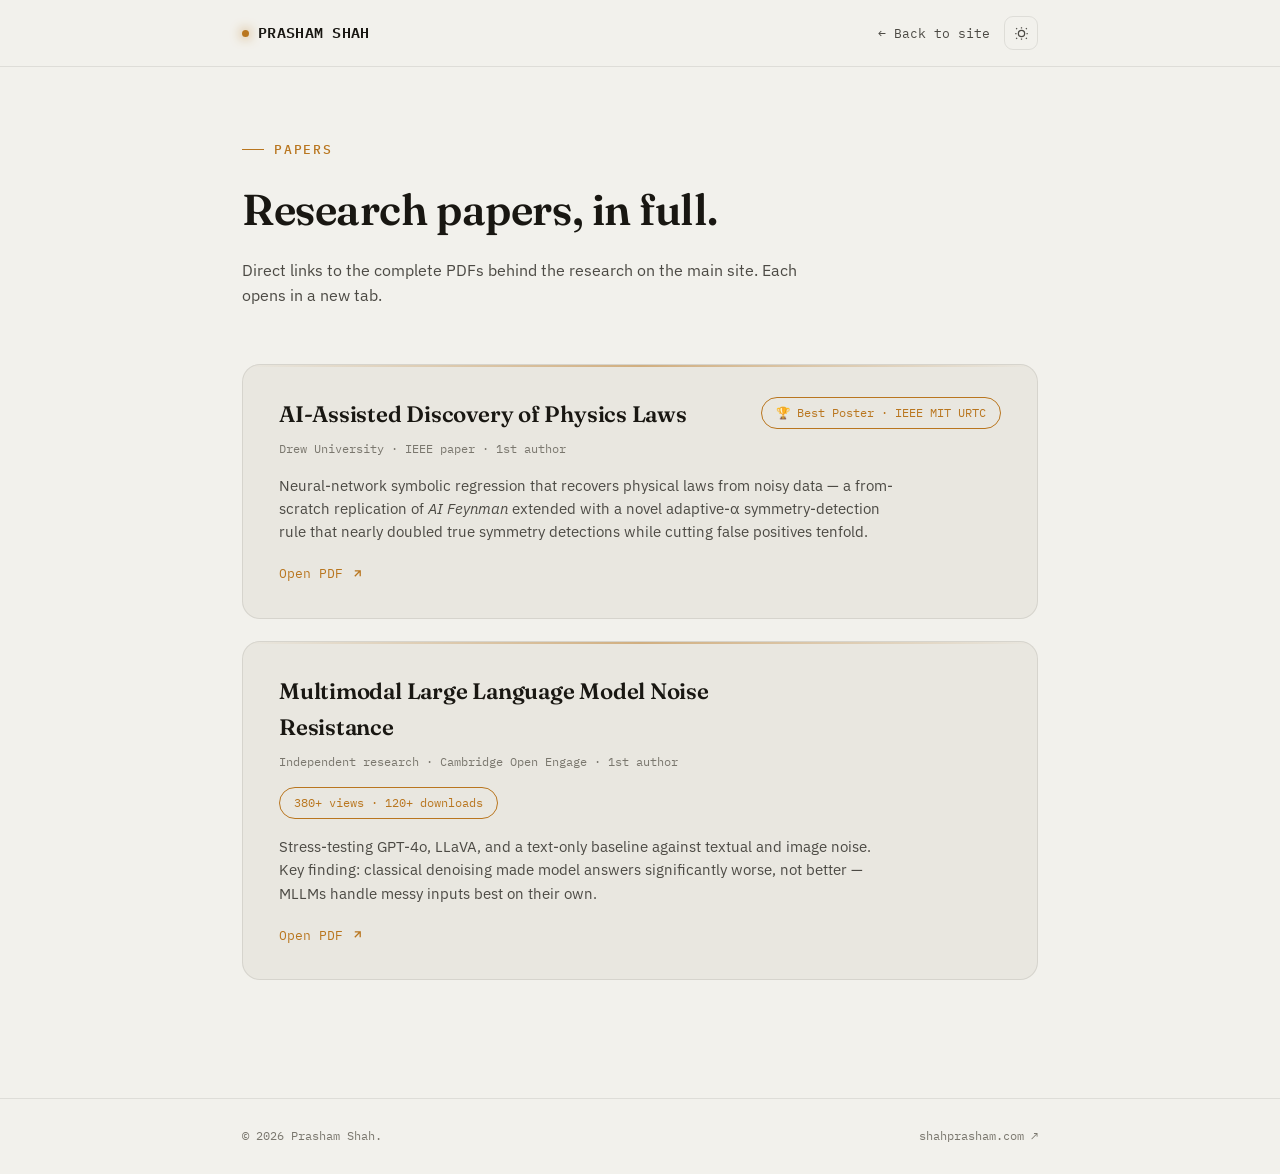
==== papers/index.html @ 01e4bc6d "upload papers" ====
<!doctype html>
<html lang="en" data-theme="dark">
  <head>
    <meta charset="UTF-8" />
    <meta name="viewport" content="width=device-width, initial-scale=1.0" />
    <script>
      (function () {
        try {
          var saved = localStorage.getItem("ps-theme");
          var theme =
            saved ||
            (window.matchMedia("(prefers-color-scheme: dark)").matches
              ? "dark"
              : "light");
          document.documentElement.setAttribute("data-theme", theme);
        } catch (e) {}
      })();
    </script>
    <title>Papers — Prasham Shah</title>
    <meta
      name="description"
      content="Research papers by Prasham Shah: AI-assisted discovery of physics laws via symbolic regression, and multimodal LLM robustness to real-world noise."
    />
    <meta name="author" content="Prasham Shah" />
    <meta name="robots" content="index, follow" />
    <link rel="canonical" href="https://shahprasham.com/papers/" />

    <meta
      name="theme-color"
      content="#0a0e13"
      media="(prefers-color-scheme: dark)"
    />
    <meta
      name="theme-color"
      content="#f2f1ec"
      media="(prefers-color-scheme: light)"
    />

    <link
      rel="icon"
      href="data:image/svg+xml,%3Csvg xmlns='http://www.w3.org/2000/svg' viewBox='0 0 64 64'%3E%3Crect width='64' height='64' rx='14' fill='%230a0e13'/%3E%3Cpath d='M8 44 C 18 44, 20 20, 32 20 S 46 44, 56 44' fill='none' stroke='%23e8a33d' stroke-width='4' stroke-linecap='round'/%3E%3Ccircle cx='14' cy='40' r='2.4' fill='%23e8a33d'/%3E%3Ccircle cx='24' cy='27' r='2.4' fill='%23e8a33d'/%3E%3Ccircle cx='40' cy='27' r='2.4' fill='%23e8a33d'/%3E%3Ccircle cx='50' cy='40' r='2.4' fill='%23e8a33d'/%3E%3C/svg%3E"
    />

    <link rel="preconnect" href="https://fonts.googleapis.com" />
    <link rel="preconnect" href="https://fonts.gstatic.com" crossorigin />
    <link
      href="https://fonts.googleapis.com/css2?family=Fraunces:ital,opsz,wght@0,9..144,400;0,9..144,600;1,9..144,400&family=IBM+Plex+Sans:wght@300;400;500;600&family=IBM+Plex+Mono:wght@400;500;600&display=swap"
      rel="stylesheet"
    />

    <style>
      :root {
        --bg: #0a0e13;
        --bg-1: #10151c;
        --bg-2: #161d26;
        --ink: #eae7de;
        --ink-dim: #a4acb8;
        --muted: #63707f;
        --accent: #e8a33d;
        --accent-2: #f2c46d;
        --accent-soft: rgba(232, 163, 61, 0.13);
        --accent-soft-2: rgba(232, 163, 61, 0.06);
        --line: rgba(234, 231, 222, 0.09);
        --line-strong: rgba(234, 231, 222, 0.16);
        --shadow: 0 30px 60px -20px rgba(0, 0, 0, 0.55);
        --serif: "Fraunces", Georgia, serif;
        --sans: "IBM Plex Sans", -apple-system, BlinkMacSystemFont, sans-serif;
        --mono: "IBM Plex Mono", "SF Mono", Consolas, monospace;
        --ease: cubic-bezier(0.16, 1, 0.3, 1);
        --spring: cubic-bezier(0.34, 1.56, 0.64, 1);
        --maxw: 860px;
      }
      [data-theme="light"] {
        --bg: #f2f1ec;
        --bg-1: #e9e7e0;
        --bg-2: #e0ddd4;
        --ink: #191712;
        --ink-dim: #4c4a44;
        --muted: #7a776e;
        --accent: #b9761f;
        --accent-2: #935c14;
        --accent-soft: rgba(185, 118, 31, 0.12);
        --accent-soft-2: rgba(185, 118, 31, 0.05);
        --line: rgba(25, 23, 18, 0.09);
        --line-strong: rgba(25, 23, 18, 0.18);
        --shadow: 0 30px 60px -25px rgba(0, 0, 0, 0.18);
      }

      * {
        margin: 0;
        padding: 0;
        box-sizing: border-box;
      }
      @media (prefers-reduced-motion: reduce) {
        * {
          animation-duration: 0.001ms !important;
          animation-delay: 0ms !important;
          transition-duration: 0.001ms !important;
        }
      }
      body {
        background: var(--bg);
        color: var(--ink);
        font-family: var(--sans);
        line-height: 1.6;
        -webkit-font-smoothing: antialiased;
        min-height: 100vh;
        display: flex;
        flex-direction: column;
        transition:
          background 0.4s var(--ease),
          color 0.4s var(--ease);
      }
      a {
        color: inherit;
        text-decoration: none;
      }
      button {
        font-family: inherit;
        cursor: pointer;
        background: none;
        border: none;
        color: inherit;
      }
      ::selection {
        background: var(--accent);
        color: #0a0e13;
      }
      :focus-visible {
        outline: 2px solid var(--accent);
        outline-offset: 3px;
        border-radius: 2px;
      }
      .wrap {
        width: 100%;
        max-width: var(--maxw);
        margin: 0 auto;
        padding: 0 32px;
      }
      @media (max-width: 640px) {
        .wrap {
          padding: 0 20px;
        }
      }

      /* ===== NAV ===== */
      .nav {
        border-bottom: 1px solid var(--line);
      }
      .nav-inner {
        max-width: var(--maxw);
        margin: 0 auto;
        padding: 16px 32px;
        display: flex;
        align-items: center;
        justify-content: space-between;
        gap: 16px;
      }
      @media (max-width: 640px) {
        .nav-inner {
          padding: 14px 20px;
        }
      }
      .nav-mark {
        font-family: var(--mono);
        font-weight: 600;
        font-size: 15px;
        letter-spacing: 0.02em;
        display: flex;
        align-items: center;
        gap: 9px;
      }
      .nav-mark .dot {
        width: 7px;
        height: 7px;
        border-radius: 50%;
        background: var(--accent);
        box-shadow: 0 0 12px var(--accent);
      }
      .nav-right {
        display: flex;
        align-items: center;
        gap: 14px;
      }
      .back-link {
        font-family: var(--mono);
        font-size: 12.5px;
        color: var(--ink-dim);
        transition: color 0.2s;
        white-space: nowrap;
      }
      .back-link:hover {
        color: var(--accent);
      }
      .icon-btn {
        width: 34px;
        height: 34px;
        border-radius: 9px;
        display: flex;
        align-items: center;
        justify-content: center;
        color: var(--ink-dim);
        border: 1px solid var(--line);
        transition: all 0.25s var(--ease);
      }
      .icon-btn:hover {
        color: var(--ink);
        border-color: var(--line-strong);
        background: var(--bg-1);
      }

      /* ===== HEADER ===== */
      main {
        flex: 1;
        padding: 72px 0 96px;
      }
      @media (max-width: 640px) {
        main {
          padding: 48px 0 72px;
        }
      }
      .eyebrow {
        font-family: var(--mono);
        font-size: 12.5px;
        letter-spacing: 0.14em;
        text-transform: uppercase;
        color: var(--accent);
        display: flex;
        align-items: center;
        gap: 10px;
        font-weight: 500;
      }
      .eyebrow::before {
        content: "";
        width: 22px;
        height: 1px;
        background: var(--accent);
      }
      h1 {
        font-family: var(--serif);
        font-weight: 600;
        letter-spacing: -0.01em;
        font-size: clamp(1.9rem, 4.5vw, 2.7rem);
        margin-top: 16px;
      }
      .page-sub {
        color: var(--ink-dim);
        margin-top: 14px;
        font-size: 15.5px;
        max-width: 560px;
        margin-bottom: 56px;
      }

      /* ===== PAPER CARDS ===== */
      .paper-card {
        display: block;
        background: var(--bg-1);
        border: 1px solid var(--line);
        border-radius: 18px;
        padding: 32px 36px;
        margin-bottom: 22px;
        position: relative;
        overflow: hidden;
        transition:
          border-color 0.35s var(--ease),
          transform 0.35s var(--spring),
          box-shadow 0.35s var(--ease);
      }
      .paper-card::before {
        content: "";
        position: absolute;
        top: 0;
        left: 0;
        width: 100%;
        height: 2px;
        background: linear-gradient(
          90deg,
          transparent,
          var(--accent),
          transparent
        );
        opacity: 0.5;
      }
      .paper-card:hover {
        border-color: var(--line-strong);
        transform: translateY(-4px);
        box-shadow: var(--shadow);
      }
      @media (max-width: 640px) {
        .paper-card {
          padding: 24px 22px;
        }
      }
      .paper-top {
        display: flex;
        justify-content: space-between;
        align-items: flex-start;
        gap: 16px;
        flex-wrap: wrap;
      }
      .paper-card h2 {
        font-family: var(--serif);
        font-weight: 600;
        letter-spacing: -0.01em;
        font-size: 1.4rem;
        max-width: 520px;
      }
      .paper-meta {
        font-family: var(--mono);
        font-size: 12px;
        color: var(--muted);
        margin-top: 6px;
      }
      .paper-desc {
        color: var(--ink-dim);
        font-size: 14.5px;
        margin-top: 16px;
        max-width: 620px;
      }
      .paper-badge {
        font-family: var(--mono);
        font-size: 11.5px;
        color: var(--accent);
        border: 1px solid var(--accent);
        border-radius: 100px;
        padding: 6px 14px;
        white-space: nowrap;
        flex-shrink: 0;
      }
      .paper-open {
        display: inline-flex;
        align-items: center;
        gap: 8px;
        margin-top: 20px;
        font-family: var(--mono);
        font-size: 12.5px;
        color: var(--accent);
      }
      .paper-open svg {
        transition: transform 0.25s var(--spring);
      }
      .paper-card:hover .paper-open svg {
        transform: translate(3px, -3px);
      }

      footer {
        border-top: 1px solid var(--line);
        padding: 28px 0;
      }
      .footer-inner {
        display: flex;
        justify-content: space-between;
        align-items: center;
        flex-wrap: wrap;
        gap: 12px;
      }
      .footer-inner p,
      .footer-inner a {
        font-family: var(--mono);
        font-size: 11.5px;
        color: var(--muted);
      }
      .footer-inner a:hover {
        color: var(--accent);
      }
    </style>
  </head>
  <body>
    <nav class="nav">
      <div class="nav-inner">
        <a href="../" class="nav-mark"
          ><span class="dot"></span>PRASHAM SHAH</a
        >
        <div class="nav-right">
          <a href="../#research" class="back-link">← Back to site</a>
          <button
            class="icon-btn"
            id="themeToggle"
            title="Toggle theme"
            aria-label="Toggle light/dark theme"
          >
            <svg
              id="themeIcon"
              width="15"
              height="15"
              viewBox="0 0 24 24"
              fill="none"
              stroke="currentColor"
              stroke-width="2"
            >
              <path d="M21 12.79A9 9 0 1 1 11.21 3 7 7 0 0 0 21 12.79z" />
            </svg>
          </button>
        </div>
      </div>
    </nav>

    <main>
      <div class="wrap">
        <div class="eyebrow">Papers</div>
        <h1>Research papers, in full.</h1>
        <p class="page-sub">
          Direct links to the complete PDFs behind the research on the main
          site. Each opens in a new tab.
        </p>

        <a
          class="paper-card"
          href="AI-Assisted_Discovery_of_Physics_Laws.pdf"
          target="_blank"
          rel="noopener"
        >
          <div class="paper-top">
            <div>
              <h2>AI-Assisted Discovery of Physics Laws</h2>
              <div class="paper-meta">
                Drew University · IEEE paper · 1st author
              </div>
            </div>
            <span class="paper-badge">🏆 Best Poster · IEEE MIT URTC</span>
          </div>
          <p class="paper-desc">
            Neural-network symbolic regression that recovers physical laws from
            noisy data — a from-scratch replication of <em>AI Feynman</em>
            extended with a novel adaptive-α symmetry-detection rule that nearly
            doubled true symmetry detections while cutting false positives
            tenfold.
          </p>
          <span class="paper-open">
            Open PDF
            <svg
              width="13"
              height="13"
              viewBox="0 0 24 24"
              fill="none"
              stroke="currentColor"
              stroke-width="2.4"
            >
              <path d="M7 17 17 7M7 7h10v10" />
            </svg>
          </span>
        </a>

        <a
          class="paper-card"
          href="Multimodal_Large_Language_Model_Noise_Resistance.pdf"
          target="_blank"
          rel="noopener"
        >
          <div class="paper-top">
            <div>
              <h2>Multimodal Large Language Model Noise Resistance</h2>
              <div class="paper-meta">
                Independent research · Cambridge Open Engage · 1st author
              </div>
            </div>
            <span class="paper-badge">380+ views · 120+ downloads</span>
          </div>
          <p class="paper-desc">
            Stress-testing GPT-4o, LLaVA, and a text-only baseline against
            textual and image noise. Key finding: classical denoising made model
            answers significantly worse, not better — MLLMs handle messy inputs
            best on their own.
          </p>
          <span class="paper-open">
            Open PDF
            <svg
              width="13"
              height="13"
              viewBox="0 0 24 24"
              fill="none"
              stroke="currentColor"
              stroke-width="2.4"
            >
              <path d="M7 17 17 7M7 7h10v10" />
            </svg>
          </span>
        </a>
      </div>
    </main>

    <footer>
      <div class="wrap footer-inner">
        <p>© 2026 Prasham Shah.</p>
        <a href="../">shahprasham.com ↗</a>
      </div>
    </footer>

    <script>
      (function () {
        "use strict";
        const root = document.documentElement;
        const themeToggle = document.getElementById("themeToggle");
        const themeIcon = document.getElementById("themeIcon");
        const SUN =
          '<path d="M12 4V2M12 22v-2M4.93 4.93 3.51 3.51M20.49 20.49l-1.42-1.42M4 12H2M22 12h-2M4.93 19.07l-1.42 1.42M20.49 3.51l-1.42 1.42"/><circle cx="12" cy="12" r="5"/>';
        const MOON =
          '<path d="M21 12.79A9 9 0 1 1 11.21 3 7 7 0 0 0 21 12.79z"/>';
        function applyTheme(t) {
          root.setAttribute("data-theme", t);
          themeIcon.innerHTML = t === "light" ? SUN : MOON;
          try {
            localStorage.setItem("ps-theme", t);
          } catch (e) {}
        }
        const current = root.getAttribute("data-theme") || "dark";
        themeIcon.innerHTML = current === "light" ? SUN : MOON;
        themeToggle.addEventListener("click", () => {
          applyTheme(
            root.getAttribute("data-theme") === "dark" ? "light" : "dark",
          );
        });
      })();
    </script>
  </body>
</html>
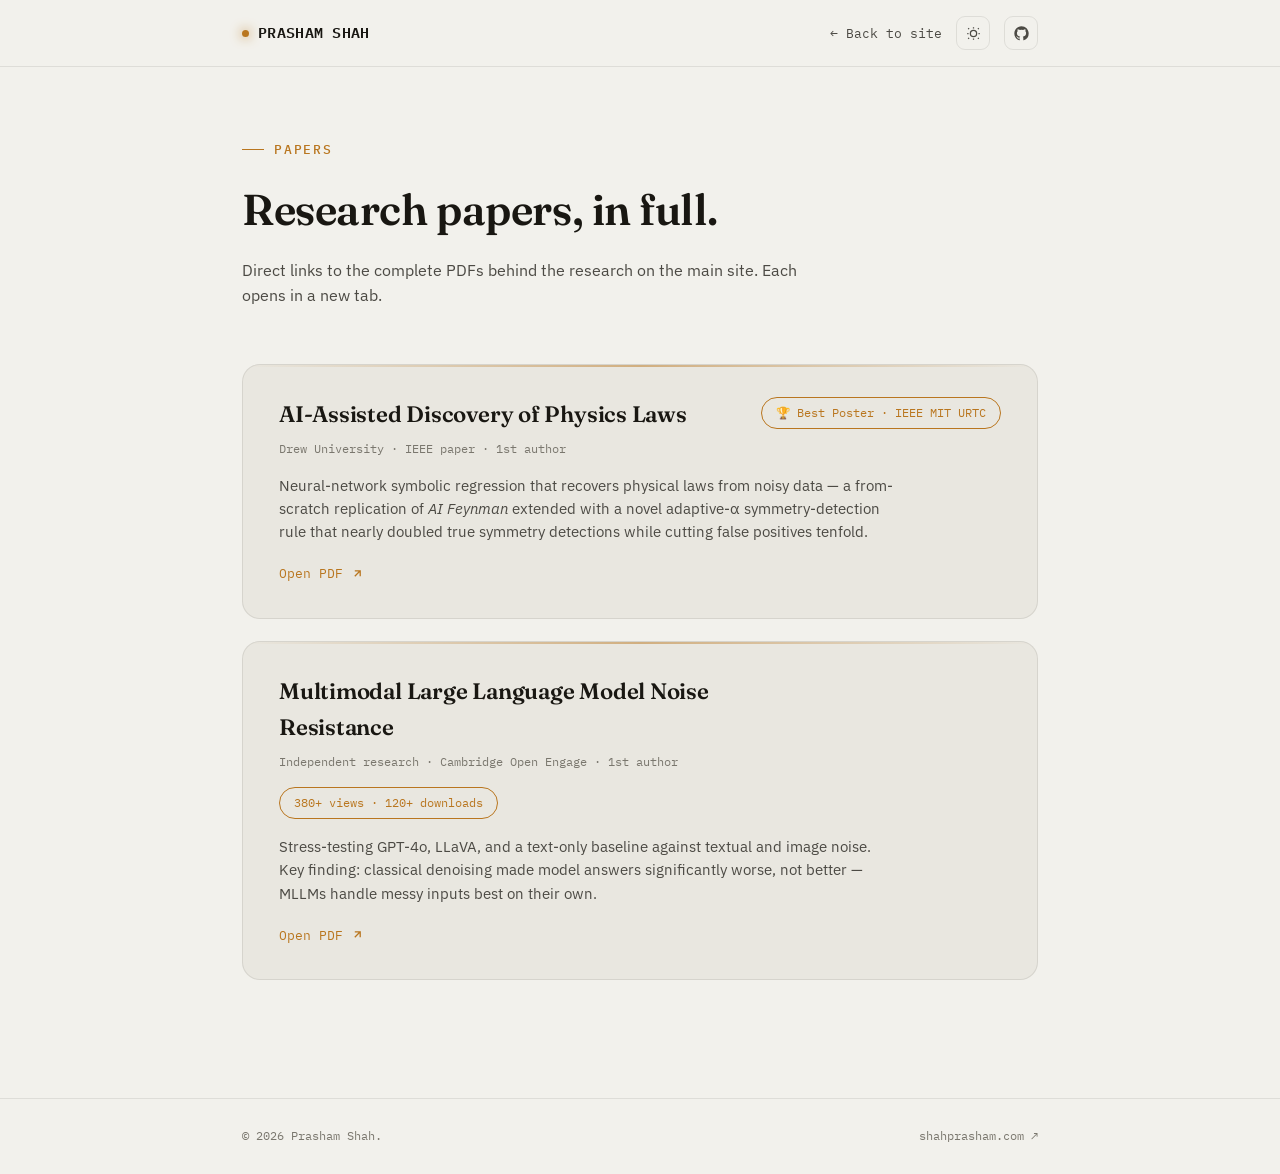
==== commit 77632733: "GitHub" ====
--- a/papers/index.html
+++ b/papers/index.html
@@ -391,6 +391,20 @@
               <path d="M21 12.79A9 9 0 1 1 11.21 3 7 7 0 0 0 21 12.79z" />
             </svg>
           </button>
+          <a
+            href="https://github.com/ps-coding"
+            class="icon-btn"
+            target="_blank"
+            rel="noopener"
+            title="GitHub"
+            aria-label="GitHub profile (ps-coding)"
+          >
+            <svg width="15" height="15" viewBox="0 0 24 24" fill="currentColor">
+              <path
+                d="M12 .5C5.65.5.5 5.65.5 12c0 5.08 3.29 9.39 7.86 10.91.58.1.79-.25.79-.56v-2.17c-3.2.7-3.87-1.36-3.87-1.36-.52-1.33-1.28-1.69-1.28-1.69-1.04-.71.08-.7.08-.7 1.15.08 1.76 1.18 1.76 1.18 1.03 1.76 2.69 1.25 3.35.96.1-.74.4-1.25.73-1.54-2.55-.29-5.24-1.28-5.24-5.69 0-1.26.45-2.29 1.18-3.09-.12-.29-.51-1.46.11-3.05 0 0 .97-.31 3.17 1.18a11 11 0 0 1 5.77 0c2.2-1.49 3.17-1.18 3.17-1.18.63 1.59.23 2.76.11 3.05.74.8 1.18 1.83 1.18 3.09 0 4.42-2.69 5.39-5.25 5.68.41.36.78 1.06.78 2.14v3.17c0 .31.21.67.8.56A11.51 11.51 0 0 0 23.5 12C23.5 5.65 18.35.5 12 .5Z"
+              />
+            </svg>
+          </a>
         </div>
       </div>
     </nav>
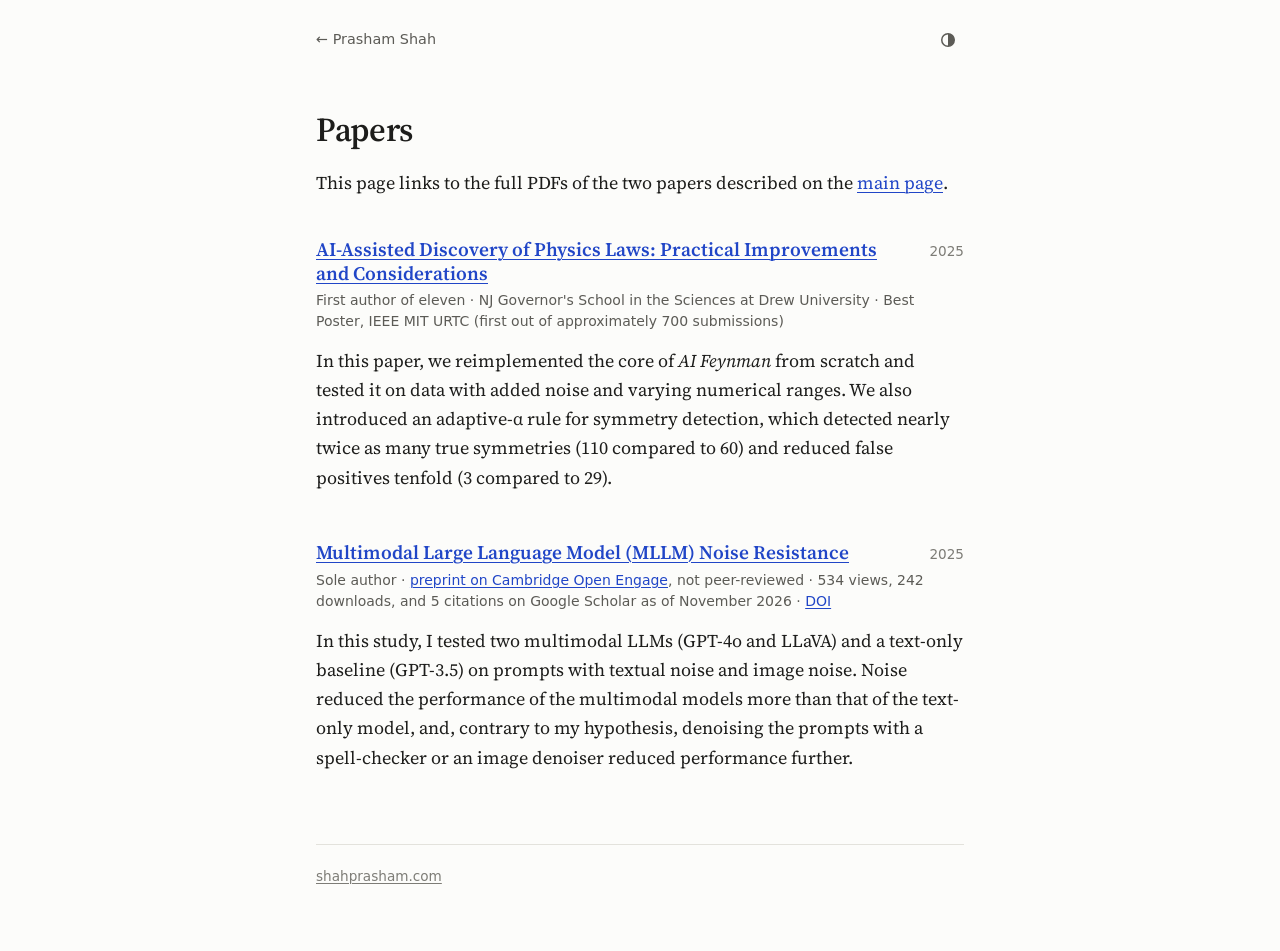
==== commit b467eeb3: "clean" ====
--- a/papers/index.html
+++ b/papers/index.html
@@ -1,25 +1,19 @@
 <!doctype html>
-<html lang="en" data-theme="dark">
+<html lang="en">
   <head>
     <meta charset="UTF-8" />
     <meta name="viewport" content="width=device-width, initial-scale=1.0" />
     <script>
-      (function () {
-        try {
-          var saved = localStorage.getItem("ps-theme");
-          var theme =
-            saved ||
-            (window.matchMedia("(prefers-color-scheme: dark)").matches
-              ? "dark"
-              : "light");
-          document.documentElement.setAttribute("data-theme", theme);
-        } catch (e) {}
-      })();
+      try {
+        var t = localStorage.getItem("ps-theme");
+        if (t === "light" || t === "dark")
+          document.documentElement.setAttribute("data-theme", t);
+      } catch (e) {}
     </script>
-    <title>Papers — Prasham Shah</title>
+    <title>Papers · Prasham Shah</title>
     <meta
       name="description"
-      content="Research papers by Prasham Shah: AI-assisted discovery of physics laws via symbolic regression, and multimodal LLM robustness to real-world noise."
+      content="Papers by Prasham Shah: AI-assisted discovery of physics laws through symbolic regression, and the noise resistance of multimodal large language models."
     />
     <meta name="author" content="Prasham Shah" />
     <meta name="robots" content="index, follow" />
@@ -27,504 +21,119 @@
 
     <meta
       name="theme-color"
-      content="#0a0e13"
-      media="(prefers-color-scheme: dark)"
+      content="#fcfcfa"
+      media="(prefers-color-scheme: light)"
     />
     <meta
       name="theme-color"
-      content="#f2f1ec"
-      media="(prefers-color-scheme: light)"
+      content="#141517"
+      media="(prefers-color-scheme: dark)"
     />
 
     <link
       rel="icon"
-      href="data:image/svg+xml,%3Csvg xmlns='http://www.w3.org/2000/svg' viewBox='0 0 64 64'%3E%3Crect width='64' height='64' rx='14' fill='%230a0e13'/%3E%3Cpath d='M8 44 C 18 44, 20 20, 32 20 S 46 44, 56 44' fill='none' stroke='%23e8a33d' stroke-width='4' stroke-linecap='round'/%3E%3Ccircle cx='14' cy='40' r='2.4' fill='%23e8a33d'/%3E%3Ccircle cx='24' cy='27' r='2.4' fill='%23e8a33d'/%3E%3Ccircle cx='40' cy='27' r='2.4' fill='%23e8a33d'/%3E%3Ccircle cx='50' cy='40' r='2.4' fill='%23e8a33d'/%3E%3C/svg%3E"
+      href="data:image/svg+xml,%3Csvg xmlns='http://www.w3.org/2000/svg' viewBox='0 0 64 64'%3E%3Crect width='64' height='64' rx='14' fill='%23141517'/%3E%3Cpath d='M8 44 C 18 44, 20 20, 32 20 S 46 44, 56 44' fill='none' stroke='%239bb5ff' stroke-width='4' stroke-linecap='round'/%3E%3Ccircle cx='14' cy='40' r='2.4' fill='%23e7e5df'/%3E%3Ccircle cx='24' cy='27' r='2.4' fill='%23e7e5df'/%3E%3Ccircle cx='40' cy='27' r='2.4' fill='%23e7e5df'/%3E%3Ccircle cx='50' cy='40' r='2.4' fill='%23e7e5df'/%3E%3C/svg%3E"
     />
 
     <link rel="preconnect" href="https://fonts.googleapis.com" />
     <link rel="preconnect" href="https://fonts.gstatic.com" crossorigin />
     <link
-      href="https://fonts.googleapis.com/css2?family=Fraunces:ital,opsz,wght@0,9..144,400;0,9..144,600;1,9..144,400&family=IBM+Plex+Sans:wght@300;400;500;600&family=IBM+Plex+Mono:wght@400;500;600&display=swap"
+      href="https://fonts.googleapis.com/css2?family=Source+Serif+4:ital,opsz,wght@0,8..60,400;0,8..60,600;1,8..60,400&display=swap"
       rel="stylesheet"
     />
-
-    <style>
-      :root {
-        --bg: #0a0e13;
-        --bg-1: #10151c;
-        --bg-2: #161d26;
-        --ink: #eae7de;
-        --ink-dim: #a4acb8;
-        --muted: #63707f;
-        --accent: #e8a33d;
-        --accent-2: #f2c46d;
-        --accent-soft: rgba(232, 163, 61, 0.13);
-        --accent-soft-2: rgba(232, 163, 61, 0.06);
-        --line: rgba(234, 231, 222, 0.09);
-        --line-strong: rgba(234, 231, 222, 0.16);
-        --shadow: 0 30px 60px -20px rgba(0, 0, 0, 0.55);
-        --serif: "Fraunces", Georgia, serif;
-        --sans: "IBM Plex Sans", -apple-system, BlinkMacSystemFont, sans-serif;
-        --mono: "IBM Plex Mono", "SF Mono", Consolas, monospace;
-        --ease: cubic-bezier(0.16, 1, 0.3, 1);
-        --spring: cubic-bezier(0.34, 1.56, 0.64, 1);
-        --maxw: 860px;
-      }
-      [data-theme="light"] {
-        --bg: #f2f1ec;
-        --bg-1: #e9e7e0;
-        --bg-2: #e0ddd4;
-        --ink: #191712;
-        --ink-dim: #4c4a44;
-        --muted: #7a776e;
-        --accent: #b9761f;
-        --accent-2: #935c14;
-        --accent-soft: rgba(185, 118, 31, 0.12);
-        --accent-soft-2: rgba(185, 118, 31, 0.05);
-        --line: rgba(25, 23, 18, 0.09);
-        --line-strong: rgba(25, 23, 18, 0.18);
-        --shadow: 0 30px 60px -25px rgba(0, 0, 0, 0.18);
-      }
-
-      * {
-        margin: 0;
-        padding: 0;
-        box-sizing: border-box;
-      }
-      @media (prefers-reduced-motion: reduce) {
-        * {
-          animation-duration: 0.001ms !important;
-          animation-delay: 0ms !important;
-          transition-duration: 0.001ms !important;
-        }
-      }
-      body {
-        background: var(--bg);
-        color: var(--ink);
-        font-family: var(--sans);
-        line-height: 1.6;
-        -webkit-font-smoothing: antialiased;
-        min-height: 100vh;
-        display: flex;
-        flex-direction: column;
-        transition:
-          background 0.4s var(--ease),
-          color 0.4s var(--ease);
-      }
-      a {
-        color: inherit;
-        text-decoration: none;
-      }
-      button {
-        font-family: inherit;
-        cursor: pointer;
-        background: none;
-        border: none;
-        color: inherit;
-      }
-      ::selection {
-        background: var(--accent);
-        color: #0a0e13;
-      }
-      :focus-visible {
-        outline: 2px solid var(--accent);
-        outline-offset: 3px;
-        border-radius: 2px;
-      }
-      .wrap {
-        width: 100%;
-        max-width: var(--maxw);
-        margin: 0 auto;
-        padding: 0 32px;
-      }
-      @media (max-width: 640px) {
-        .wrap {
-          padding: 0 20px;
-        }
-      }
-
-      /* ===== NAV ===== */
-      .nav {
-        border-bottom: 1px solid var(--line);
-      }
-      .nav-inner {
-        max-width: var(--maxw);
-        margin: 0 auto;
-        padding: 16px 32px;
-        display: flex;
-        align-items: center;
-        justify-content: space-between;
-        gap: 16px;
-      }
-      @media (max-width: 640px) {
-        .nav-inner {
-          padding: 14px 20px;
-        }
-      }
-      .nav-mark {
-        font-family: var(--mono);
-        font-weight: 600;
-        font-size: 15px;
-        letter-spacing: 0.02em;
-        display: flex;
-        align-items: center;
-        gap: 9px;
-      }
-      .nav-mark .dot {
-        width: 7px;
-        height: 7px;
-        border-radius: 50%;
-        background: var(--accent);
-        box-shadow: 0 0 12px var(--accent);
-      }
-      .nav-right {
-        display: flex;
-        align-items: center;
-        gap: 14px;
-      }
-      .back-link {
-        font-family: var(--mono);
-        font-size: 12.5px;
-        color: var(--ink-dim);
-        transition: color 0.2s;
-        white-space: nowrap;
-      }
-      .back-link:hover {
-        color: var(--accent);
-      }
-      .icon-btn {
-        width: 34px;
-        height: 34px;
-        border-radius: 9px;
-        display: flex;
-        align-items: center;
-        justify-content: center;
-        color: var(--ink-dim);
-        border: 1px solid var(--line);
-        transition: all 0.25s var(--ease);
-      }
-      .icon-btn:hover {
-        color: var(--ink);
-        border-color: var(--line-strong);
-        background: var(--bg-1);
-      }
-
-      /* ===== HEADER ===== */
-      main {
-        flex: 1;
-        padding: 72px 0 96px;
-      }
-      @media (max-width: 640px) {
-        main {
-          padding: 48px 0 72px;
-        }
-      }
-      .eyebrow {
-        font-family: var(--mono);
-        font-size: 12.5px;
-        letter-spacing: 0.14em;
-        text-transform: uppercase;
-        color: var(--accent);
-        display: flex;
-        align-items: center;
-        gap: 10px;
-        font-weight: 500;
-      }
-      .eyebrow::before {
-        content: "";
-        width: 22px;
-        height: 1px;
-        background: var(--accent);
-      }
-      h1 {
-        font-family: var(--serif);
-        font-weight: 600;
-        letter-spacing: -0.01em;
-        font-size: clamp(1.9rem, 4.5vw, 2.7rem);
-        margin-top: 16px;
-      }
-      .page-sub {
-        color: var(--ink-dim);
-        margin-top: 14px;
-        font-size: 15.5px;
-        max-width: 560px;
-        margin-bottom: 56px;
-      }
-
-      /* ===== PAPER CARDS ===== */
-      .paper-card {
-        display: block;
-        background: var(--bg-1);
-        border: 1px solid var(--line);
-        border-radius: 18px;
-        padding: 32px 36px;
-        margin-bottom: 22px;
-        position: relative;
-        overflow: hidden;
-        transition:
-          border-color 0.35s var(--ease),
-          transform 0.35s var(--spring),
-          box-shadow 0.35s var(--ease);
-      }
-      .paper-card::before {
-        content: "";
-        position: absolute;
-        top: 0;
-        left: 0;
-        width: 100%;
-        height: 2px;
-        background: linear-gradient(
-          90deg,
-          transparent,
-          var(--accent),
-          transparent
-        );
-        opacity: 0.5;
-      }
-      .paper-card:hover {
-        border-color: var(--line-strong);
-        transform: translateY(-4px);
-        box-shadow: var(--shadow);
-      }
-      @media (max-width: 640px) {
-        .paper-card {
-          padding: 24px 22px;
-        }
-      }
-      .paper-top {
-        display: flex;
-        justify-content: space-between;
-        align-items: flex-start;
-        gap: 16px;
-        flex-wrap: wrap;
-      }
-      .paper-card h2 {
-        font-family: var(--serif);
-        font-weight: 600;
-        letter-spacing: -0.01em;
-        font-size: 1.4rem;
-        max-width: 520px;
-      }
-      .paper-meta {
-        font-family: var(--mono);
-        font-size: 12px;
-        color: var(--muted);
-        margin-top: 6px;
-      }
-      .paper-desc {
-        color: var(--ink-dim);
-        font-size: 14.5px;
-        margin-top: 16px;
-        max-width: 620px;
-      }
-      .paper-badge {
-        font-family: var(--mono);
-        font-size: 11.5px;
-        color: var(--accent);
-        border: 1px solid var(--accent);
-        border-radius: 100px;
-        padding: 6px 14px;
-        white-space: nowrap;
-        flex-shrink: 0;
-      }
-      .paper-open {
-        display: inline-flex;
-        align-items: center;
-        gap: 8px;
-        margin-top: 20px;
-        font-family: var(--mono);
-        font-size: 12.5px;
-        color: var(--accent);
-      }
-      .paper-open svg {
-        transition: transform 0.25s var(--spring);
-      }
-      .paper-card:hover .paper-open svg {
-        transform: translate(3px, -3px);
-      }
-
-      footer {
-        border-top: 1px solid var(--line);
-        padding: 28px 0;
-      }
-      .footer-inner {
-        display: flex;
-        justify-content: space-between;
-        align-items: center;
-        flex-wrap: wrap;
-        gap: 12px;
-      }
-      .footer-inner p,
-      .footer-inner a {
-        font-family: var(--mono);
-        font-size: 11.5px;
-        color: var(--muted);
-      }
-      .footer-inner a:hover {
-        color: var(--accent);
-      }
-    </style>
+    <link rel="stylesheet" href="../style.css" />
   </head>
   <body>
-    <nav class="nav">
-      <div class="nav-inner">
-        <a href="../" class="nav-mark"
-          ><span class="dot"></span>PRASHAM SHAH</a
-        >
-        <div class="nav-right">
-          <a href="../#research" class="back-link">← Back to site</a>
-          <button
-            class="icon-btn"
-            id="themeToggle"
-            title="Toggle theme"
-            aria-label="Toggle light/dark theme"
-          >
-            <svg
-              id="themeIcon"
-              width="15"
-              height="15"
-              viewBox="0 0 24 24"
-              fill="none"
-              stroke="currentColor"
-              stroke-width="2"
-            >
-              <path d="M21 12.79A9 9 0 1 1 11.21 3 7 7 0 0 0 21 12.79z" />
-            </svg>
-          </button>
-          <a
-            href="https://github.com/ps-coding"
-            class="icon-btn"
-            target="_blank"
-            rel="noopener"
-            title="GitHub"
-            aria-label="GitHub profile (ps-coding)"
-          >
-            <svg width="15" height="15" viewBox="0 0 24 24" fill="currentColor">
-              <path
-                d="M12 .5C5.65.5.5 5.65.5 12c0 5.08 3.29 9.39 7.86 10.91.58.1.79-.25.79-.56v-2.17c-3.2.7-3.87-1.36-3.87-1.36-.52-1.33-1.28-1.69-1.28-1.69-1.04-.71.08-.7.08-.7 1.15.08 1.76 1.18 1.76 1.18 1.03 1.76 2.69 1.25 3.35.96.1-.74.4-1.25.73-1.54-2.55-.29-5.24-1.28-5.24-5.69 0-1.26.45-2.29 1.18-3.09-.12-.29-.51-1.46.11-3.05 0 0 .97-.31 3.17 1.18a11 11 0 0 1 5.77 0c2.2-1.49 3.17-1.18 3.17-1.18.63 1.59.23 2.76.11 3.05.74.8 1.18 1.83 1.18 3.09 0 4.42-2.69 5.39-5.25 5.68.41.36.78 1.06.78 2.14v3.17c0 .31.21.67.8.56A11.51 11.51 0 0 0 23.5 12C23.5 5.65 18.35.5 12 .5Z"
-              />
-            </svg>
-          </a>
-        </div>
-      </div>
-    </nav>
+    <div class="page">
+      <header class="top">
+        <nav aria-label="Site">
+          <a href="../">← Prasham Shah</a>
+        </nav>
+        <button id="themeToggle" type="button" aria-label="Switch between light and dark theme" title="Light / dark">
+          <svg width="16" height="16" viewBox="0 0 16 16" aria-hidden="true">
+            <circle cx="8" cy="8" r="6.25" fill="none" stroke="currentColor" stroke-width="1.5" />
+            <path d="M8 1.75a6.25 6.25 0 0 1 0 12.5z" fill="currentColor" />
+          </svg>
+        </button>
+      </header>
 
-    <main>
-      <div class="wrap">
-        <div class="eyebrow">Papers</div>
-        <h1>Research papers, in full.</h1>
-        <p class="page-sub">
-          Direct links to the complete PDFs behind the research on the main
-          site. Each opens in a new tab.
+      <main>
+        <h1>Papers</h1>
+        <p>
+          This page links to the full PDFs of the two papers described on the
+          <a href="../#research">main page</a>.
         </p>
 
-        <a
-          class="paper-card"
-          href="AI-Assisted_Discovery_of_Physics_Laws.pdf"
-          target="_blank"
-          rel="noopener"
-        >
-          <div class="paper-top">
-            <div>
-              <h2>AI-Assisted Discovery of Physics Laws</h2>
-              <div class="paper-meta">
-                Drew University · IEEE paper · 1st author
-              </div>
-            </div>
-            <span class="paper-badge">🏆 Best Poster · IEEE MIT URTC</span>
+        <article class="entry sub">
+          <div class="entry-head">
+            <h3>
+              <a href="AI-Assisted_Discovery_of_Physics_Laws.pdf"
+                >AI-Assisted Discovery of Physics Laws: Practical Improvements
+                and Considerations</a
+              >
+            </h3>
+            <span class="when">2025</span>
           </div>
-          <p class="paper-desc">
-            Neural-network symbolic regression that recovers physical laws from
-            noisy data — a from-scratch replication of <em>AI Feynman</em>
-            extended with a novel adaptive-α symmetry-detection rule that nearly
-            doubled true symmetry detections while cutting false positives
-            tenfold.
+          <p class="meta">
+            First author of eleven · NJ Governor's School in the Sciences at
+            Drew University · Best Poster, IEEE MIT URTC (first out of
+            approximately 700 submissions)
           </p>
-          <span class="paper-open">
-            Open PDF
-            <svg
-              width="13"
-              height="13"
-              viewBox="0 0 24 24"
-              fill="none"
-              stroke="currentColor"
-              stroke-width="2.4"
-            >
-              <path d="M7 17 17 7M7 7h10v10" />
-            </svg>
-          </span>
-        </a>
+          <p>
+            In this paper, we reimplemented the core of <i>AI Feynman</i> from
+            scratch and tested it on data with added noise and varying
+            numerical ranges. We also introduced an adaptive-α rule for
+            symmetry detection, which detected nearly twice as many true
+            symmetries (110 compared to 60) and reduced false positives tenfold
+            (3 compared to 29).
+          </p>
+        </article>
 
-        <a
-          class="paper-card"
-          href="Multimodal_Large_Language_Model_Noise_Resistance.pdf"
-          target="_blank"
-          rel="noopener"
-        >
-          <div class="paper-top">
-            <div>
-              <h2>Multimodal Large Language Model Noise Resistance</h2>
-              <div class="paper-meta">
-                Independent research · Cambridge Open Engage · 1st author
-              </div>
-            </div>
-            <span class="paper-badge">380+ views · 120+ downloads</span>
+        <article class="entry">
+          <div class="entry-head">
+            <h3>
+              <a href="Multimodal_Large_Language_Model_Noise_Resistance.pdf"
+                >Multimodal Large Language Model (MLLM) Noise Resistance</a
+              >
+            </h3>
+            <span class="when">2025</span>
           </div>
-          <p class="paper-desc">
-            Stress-testing GPT-4o, LLaVA, and a text-only baseline against
-            textual and image noise. Key finding: classical denoising made model
-            answers significantly worse, not better — MLLMs handle messy inputs
-            best on their own.
+          <p class="meta">
+            Sole author ·
+            <a
+              href="https://www.cambridge.org/engage/coe/article-details/68af5092728bf9025ea81bff"
+              >preprint on Cambridge Open Engage</a
+            >, not peer-reviewed · 534 views, 242 downloads, and 5 citations on
+            Google Scholar as of November 2026
+            ·
+            <a href="https://doi.org/10.33774/coe-2025-6z9zx">DOI</a>
           </p>
-          <span class="paper-open">
-            Open PDF
-            <svg
-              width="13"
-              height="13"
-              viewBox="0 0 24 24"
-              fill="none"
-              stroke="currentColor"
-              stroke-width="2.4"
-            >
-              <path d="M7 17 17 7M7 7h10v10" />
-            </svg>
-          </span>
-        </a>
-      </div>
-    </main>
+          <p>
+            In this study, I tested two multimodal LLMs (GPT-4o and LLaVA) and
+            a text-only baseline (GPT-3.5) on prompts with textual noise and
+            image noise. Noise reduced the performance of the multimodal models
+            more than that of the text-only model, and, contrary to my
+            hypothesis, denoising the prompts with a spell-checker or an image
+            denoiser reduced performance further.
+          </p>
+        </article>
+      </main>
 
-    <footer>
-      <div class="wrap footer-inner">
-        <p>© 2026 Prasham Shah.</p>
-        <a href="../">shahprasham.com ↗</a>
-      </div>
-    </footer>
+      <footer><a href="../">shahprasham.com</a></footer>
+    </div>
 
     <script>
-      (function () {
-        "use strict";
-        const root = document.documentElement;
-        const themeToggle = document.getElementById("themeToggle");
-        const themeIcon = document.getElementById("themeIcon");
-        const SUN =
-          '<path d="M12 4V2M12 22v-2M4.93 4.93 3.51 3.51M20.49 20.49l-1.42-1.42M4 12H2M22 12h-2M4.93 19.07l-1.42 1.42M20.49 3.51l-1.42 1.42"/><circle cx="12" cy="12" r="5"/>';
-        const MOON =
-          '<path d="M21 12.79A9 9 0 1 1 11.21 3 7 7 0 0 0 21 12.79z"/>';
-        function applyTheme(t) {
-          root.setAttribute("data-theme", t);
-          themeIcon.innerHTML = t === "light" ? SUN : MOON;
-          try {
-            localStorage.setItem("ps-theme", t);
-          } catch (e) {}
-        }
-        const current = root.getAttribute("data-theme") || "dark";
-        themeIcon.innerHTML = current === "light" ? SUN : MOON;
-        themeToggle.addEventListener("click", () => {
-          applyTheme(
-            root.getAttribute("data-theme") === "dark" ? "light" : "dark",
-          );
-        });
-      })();
+      document.getElementById("themeToggle").addEventListener("click", function () {
+        var root = document.documentElement;
+        var current =
+          root.getAttribute("data-theme") ||
+          (matchMedia("(prefers-color-scheme: dark)").matches ? "dark" : "light");
+        var next = current === "dark" ? "light" : "dark";
+        root.setAttribute("data-theme", next);
+        try {
+          localStorage.setItem("ps-theme", next);
+        } catch (e) {}
+      });
     </script>
   </body>
 </html>
--- a/style.css
+++ b/style.css
@@ -0,0 +1,333 @@
+/* Shared by index.html and papers/index.html. */
+
+:root {
+  --bg: #fcfcfa;
+  --text: #1d1d1b;
+  --soft: #5c5b56;
+  --faint: #7d7c76;
+  --rule: #e3e2dc;
+  --link: #2146c7;
+  --track: #efeee9;
+  --bar: #8d8c85;
+  --bar-hi: #2146c7;
+  --serif: "Source Serif 4", Charter, "Bitstream Charter", "Sitka Text",
+    Cambria, Georgia, serif;
+  --sans: system-ui, -apple-system, "Segoe UI", Roboto, sans-serif;
+  --mono: ui-monospace, "SF Mono", Menlo, Consolas, monospace;
+  color-scheme: light;
+}
+
+/* Dark: follows the system unless the visitor picked a theme with the toggle. */
+@media (prefers-color-scheme: dark) {
+  :root:not([data-theme="light"]) {
+    --bg: #141517;
+    --text: #e7e5df;
+    --soft: #a9a7a0;
+    --faint: #85847f;
+    --rule: #2c2d30;
+    --link: #9bb5ff;
+    --track: #1f2023;
+    --bar: #6a6b70;
+    --bar-hi: #7f9df5;
+    color-scheme: dark;
+  }
+}
+:root[data-theme="dark"] {
+  --bg: #141517;
+  --text: #e7e5df;
+  --soft: #a9a7a0;
+  --faint: #85847f;
+  --rule: #2c2d30;
+  --link: #9bb5ff;
+  --track: #1f2023;
+  --bar: #6a6b70;
+  --bar-hi: #7f9df5;
+  color-scheme: dark;
+}
+
+*,
+*::before,
+*::after {
+  box-sizing: border-box;
+}
+
+html {
+  scroll-padding-top: 1.5rem;
+  -webkit-text-size-adjust: 100%;
+}
+
+body {
+  margin: 0;
+  background: var(--bg);
+  color: var(--text);
+  font-family: var(--serif);
+  font-size: 1.125rem;
+  line-height: 1.62;
+  font-optical-sizing: auto;
+}
+
+.page {
+  max-width: 43rem;
+  margin: 0 auto;
+  padding: 0 1.25rem 4rem;
+}
+
+a {
+  color: var(--link);
+  text-decoration: underline;
+  text-decoration-thickness: 1px;
+  text-underline-offset: 0.16em;
+}
+a:hover {
+  text-decoration-thickness: 2px;
+}
+:focus-visible {
+  outline: 2px solid var(--link);
+  outline-offset: 2px;
+  border-radius: 2px;
+}
+
+p {
+  margin: 0 0 1.05em;
+}
+
+h1,
+h2,
+h3 {
+  font-weight: 600;
+  line-height: 1.25;
+  margin: 0;
+}
+h1 {
+  font-size: 2.1rem;
+  letter-spacing: -0.01em;
+  margin-bottom: 1.1rem;
+}
+h2 {
+  font-size: 1.5rem;
+  margin: 4.25rem 0 1.75rem;
+  padding-top: 1.5rem;
+  border-top: 1px solid var(--rule);
+}
+h3 {
+  font-size: 1.2rem;
+}
+
+code {
+  font-family: var(--mono);
+  font-size: 0.86em;
+}
+/* keep subscripts from pushing lines apart */
+sub {
+  line-height: 0;
+  font-size: 0.72em;
+}
+
+.lead {
+  margin-bottom: 2.25rem;
+}
+
+/* ---------- top bar ---------- */
+.top {
+  display: flex;
+  align-items: center;
+  justify-content: space-between;
+  gap: 1rem;
+  padding: 1.5rem 0 3.25rem;
+  font-family: var(--sans);
+  font-size: 0.9rem;
+}
+.top nav {
+  display: flex;
+  flex-wrap: wrap;
+  gap: 0.35rem 1.25rem;
+}
+.top a {
+  color: var(--soft);
+  text-decoration: none;
+}
+.top a:hover {
+  color: var(--text);
+  text-decoration: underline;
+}
+#themeToggle {
+  flex-shrink: 0;
+  display: grid;
+  place-items: center;
+  width: 2rem;
+  height: 2rem;
+  padding: 0;
+  border: 0;
+  border-radius: 50%;
+  background: none;
+  color: var(--soft);
+  cursor: pointer;
+}
+#themeToggle:hover {
+  color: var(--text);
+  background: var(--track);
+}
+
+/* ---------- intro ---------- */
+.portrait {
+  float: right;
+  width: 8.25rem;
+  height: 8.25rem;
+  margin: 0.35rem 0 1rem 1.75rem;
+  border-radius: 50%;
+  object-fit: cover;
+  background: #fff;
+}
+@media (max-width: 34rem) {
+  .portrait {
+    float: none;
+    display: block;
+    width: 6.5rem;
+    height: 6.5rem;
+    margin: 0 0 1.5rem;
+  }
+}
+
+/* ---------- entries (research + projects) ---------- */
+.entry {
+  margin-bottom: 3rem;
+}
+.entry-head {
+  display: flex;
+  align-items: baseline;
+  justify-content: space-between;
+  gap: 1rem;
+}
+.when {
+  flex-shrink: 0;
+  font-family: var(--sans);
+  font-size: 0.85rem;
+  color: var(--faint);
+  font-variant-numeric: tabular-nums;
+}
+.meta {
+  font-family: var(--sans);
+  font-size: 0.875rem;
+  line-height: 1.5;
+  color: var(--soft);
+  margin: 0.3rem 0 0.9rem;
+}
+.entry > p:last-child {
+  margin-bottom: 0;
+}
+/* "Built with" line at the bottom of an entry */
+.entry > .meta:last-child {
+  margin: 0.9rem 0 0;
+  color: var(--faint);
+}
+
+/* ---------- small bar figures ---------- */
+figure {
+  margin: 1.6rem 0;
+  font-family: var(--sans);
+  font-size: 0.85rem;
+}
+figcaption {
+  color: var(--soft);
+  line-height: 1.5;
+  margin-top: 0.9rem;
+}
+.bar-group {
+  font-weight: 600;
+  margin: 1.1rem 0 0.45rem;
+}
+.bar-group:first-child {
+  margin-top: 0;
+}
+.bar {
+  display: grid;
+  grid-template-columns: 9.5rem 1fr 2.6rem;
+  align-items: center;
+  gap: 0.75rem;
+  margin-bottom: 0.35rem;
+  color: var(--soft);
+}
+.bar > span:nth-child(2) {
+  height: 0.6rem;
+  border-radius: 2px;
+  background: var(--track);
+  overflow: hidden;
+}
+.bar i {
+  display: block;
+  height: 100%;
+  width: var(--w);
+  border-radius: 0 2px 2px 0;
+  background: var(--bar);
+}
+.bar.hi {
+  color: var(--text);
+}
+.bar.hi i {
+  background: var(--bar-hi);
+}
+.bar > span:last-child {
+  text-align: right;
+  color: var(--text);
+  font-variant-numeric: tabular-nums;
+}
+@media (max-width: 34rem) {
+  .bar {
+    grid-template-columns: 7.75rem 1fr 2.4rem;
+    gap: 0.5rem;
+  }
+}
+
+/* ---------- lists ---------- */
+.plain {
+  list-style: none;
+  margin: 0 0 1.05em;
+  padding: 0;
+}
+.plain li {
+  margin-bottom: 0.6rem;
+}
+.plain .note {
+  color: var(--soft);
+}
+
+.tools {
+  margin: 0;
+  font-family: var(--sans);
+  font-size: 0.925rem;
+  line-height: 1.55;
+}
+.tools div {
+  display: grid;
+  grid-template-columns: 6.5rem 1fr;
+  gap: 1rem;
+  margin-bottom: 0.45rem;
+}
+.tools dt {
+  color: var(--faint);
+}
+.tools dd {
+  margin: 0;
+  color: var(--soft);
+}
+
+h2 + h3,
+.sub {
+  margin-top: 2.5rem;
+}
+h3.sub {
+  margin-bottom: 0.9rem;
+}
+
+/* ---------- footer ---------- */
+footer {
+  margin-top: 4.5rem;
+  padding-top: 1.25rem;
+  border-top: 1px solid var(--rule);
+  font-family: var(--sans);
+  font-size: 0.85rem;
+  color: var(--faint);
+}
+footer a {
+  color: inherit;
+}
